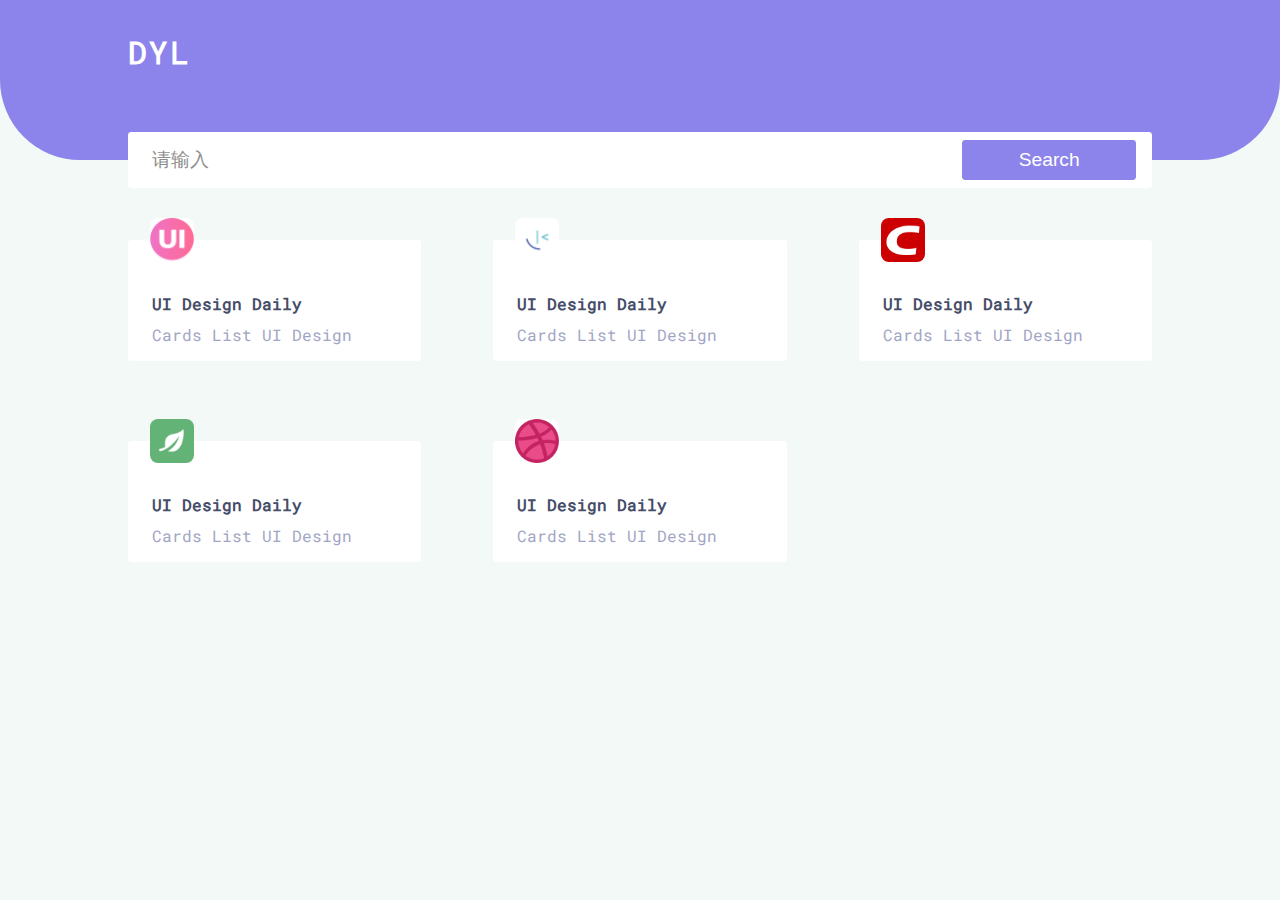
==== site-nav/index.html @ 2976b595 "导航站设计" ====
<!DOCTYPE html>
<html lang="en">
  <head>
    <meta charset="UTF-8" />
    <meta
      name="viewport"
      content="width=device-width, initial-scale=1, shrink-to-fit=no"
    />

    <title>Site Nav</title>

    <!-- CSS -->
    <link rel="stylesheet" href="assets/css/styles.css" />

    <!-- Boxicons CSS -->
    <link
      href="https://unpkg.com/boxicons@2.0.7/css/boxicons.min.css"
      rel="stylesheet"
    />
  </head>
  <body>
    <div class="main">
      <div class="container">
        <div class="head">
          <div class="logo">
            <h1>DYL</h1>
          </div>
        </div>
        <div class="search">
          <input type="text" class="in" placeholder="请输入" />
          <input type="button" class="btn" value="Search" />
        </div>
        <div class="card-list">
          <div class="card">
            <div class="ico">
              <img src="./assets/img/icon-1.png" alt="" />
            </div>
            <a href="#" class="card-data">
              <h3>UI Design Daily</h3>
              <p>Cards List UI Design</p>
            </a>
          </div>

          <div class="card">
            <div class="ico">
              <img src="./assets/img/icon-2.png" alt="" />
            </div>
            <a href="#" class="card-data">
              <h3>UI Design Daily</h3>
              <p>Cards List UI Design</p>
            </a>
          </div>

          <div class="card">
            <div class="ico">
              <img src="./assets/img/icon-3.png" alt="" />
            </div>
            <a href="#" class="card-data">
              <h3>UI Design Daily</h3>
              <p>Cards List UI Design</p>
            </a>
          </div>

          <div class="card">
            <div class="ico">
              <img src="./assets/img/icon-4.png" alt="" />
            </div>
            <a href="#" class="card-data">
              <h3>UI Design Daily</h3>
              <p>Cards List UI Design</p>
            </a>
          </div>

          <div class="card">
            <div class="ico">
              <img src="./assets/img/icon-5.png" alt="" />
            </div>
            <a href="#" class="card-data">
              <h3>UI Design Daily</h3>
              <p>Cards List UI Design</p>
            </a>
          </div>
        </div>
      </div>
    </div>
    <!-- MAIN JS -->
    <script src="assets/js/main.js"></script>
  </body>
</html>
---- site-nav/assets/css/styles.css ----
/* GOOGLE FONTS */
@font-face {
  font-family: RobotoMono;
  src: url("../fonts/RobotoMono-Regular.ttf");
}

/* VARIABLES CSS */
:root {
  /* Color */
  --backgroud-color: #8c84eb;
  --first-color: #f3f9f7;
  --first-color-light: #454d68;
  --first-color-lighten: #a1a5c4;

  /* Font and typography */
  --body-font: RobotoMono;
  --large-font-size: 1.915rem;
  --middle-font-size: 1.2rem;
  --normal-font-size: 1rem;
  --small-font-size: 0.813;
}

/* BASE */
*,
::before,
::after {
  margin: 0;
  padding: 0;
  box-sizing: border-box;
}

body {
  font-family: var(--body-font);
}

h1 {
  font-size: var(--large-font-size);
}

h3 {
  font-size: var(--normal-font-size);
}

a {
  text-decoration: none;
}

img {
  max-width: 100%;
  height: auto;
}
/*   */
.main {
  width: 100%;
  min-height: 100vh;
  background: var(--first-color);
  position: relative;
}

.main::before {
  position: absolute;
  content: "";
  width: 100%;
  height: 20rem;
  background-color: var(--backgroud-color);
  z-index: 1;
  border-radius: 5rem;
  transform: translateY(-50%);
}

.container {
  width: 100%;
  max-width: 1024px;
  margin: 0 auto;
}

.container .head {
  width: 100%;
  height: 6.5rem;
  display: flex;
  align-items: center;
  position: relative;
  z-index: 2;
}

.logo h1 {
  color: #fff;
  letter-spacing: 0.125rem;
}

.container .search {
  position: relative;
  z-index: 2;
  background-color: white;
  display: flex;
  justify-content: space-between;
  align-items: center;
  padding: 0.5rem 1rem;
  transform: translateY(50%);
  border-radius: 0.215rem;
}

.search input {
  display: block;
  height: 2.5rem;
  border: none;
  outline: none;
  border-radius: 0.215rem;
  font-size: var(--middle-font-size);
}

.search .in {
  width: 80%;
  text-indent: 0.5rem;
  opacity: .815;
}

.search .btn {
  width: 17.5%;
  background-color: var(--backgroud-color);
  font-size: 600;
  color: #fff;
  cursor: pointer;
}

.container .card-list {
  margin-top: 80px;
  display: grid;
  grid-template-columns: repeat(3, 1fr);
  justify-content: space-between;
  grid-column-gap: 4.5rem;
  grid-row-gap: 5rem;
}

.card-list .card {
  background-color: #fff;
  position: relative;
  border-radius: 0.215rem;
}

.card .ico{
  width: 2.75rem;
  height: 2.75rem;
  border-radius: 0.5rem;
  overflow: hidden;
  background-color: #fff;
  transform: translate(50%, -50%);
}

.card .card-data {
  display: block;
  padding: 0 1rem 1rem 1.5rem;
}

.card-data h3{
  color: var(--first-color-light);
  font-weight: 600;
  line-height: 2.5rem;
}

.card-data p{
  color: var(--first-color-lighten);
  font-size: var(--small-font-size);
}
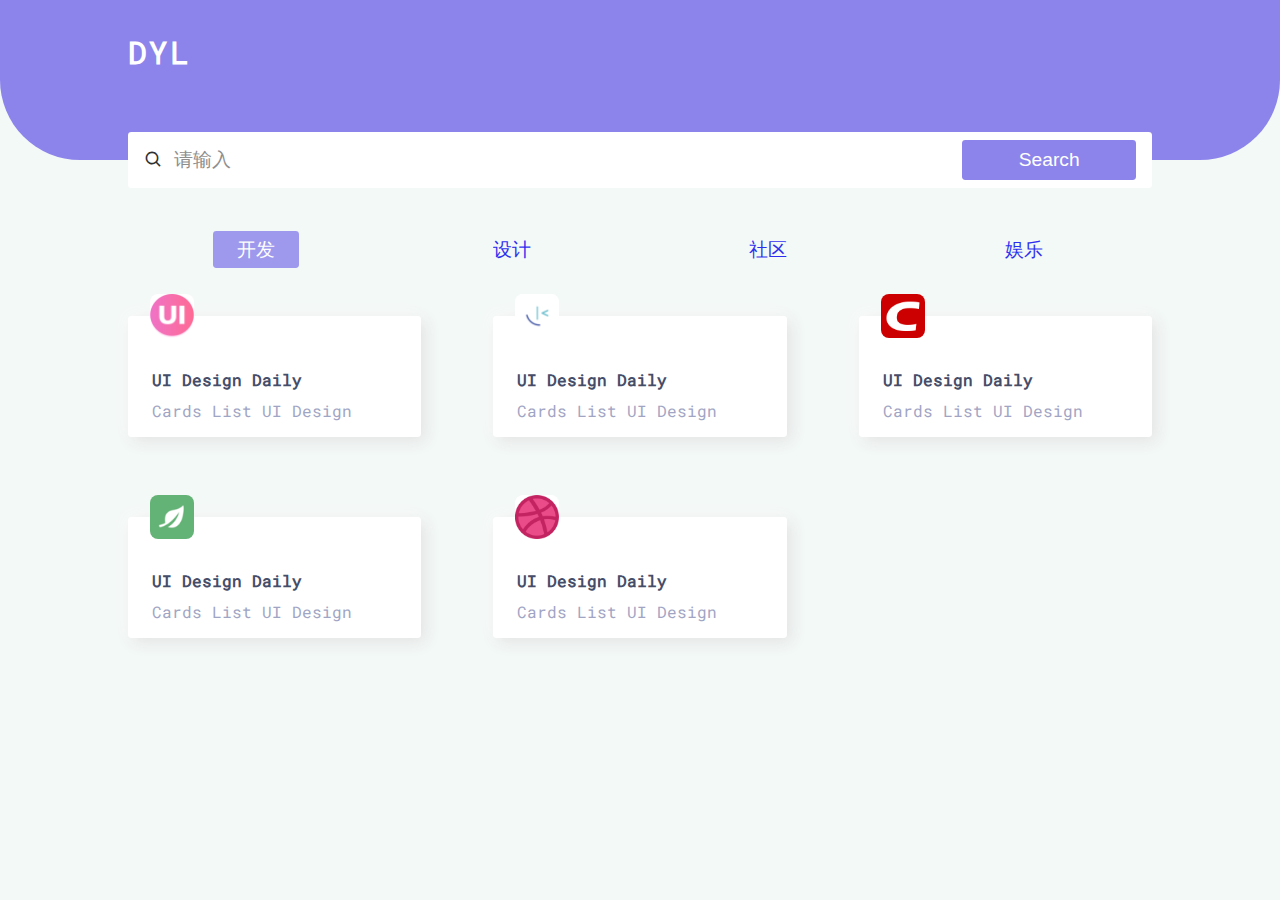
==== commit 87888539: "导航站定稿" ====
--- a/site-nav/index.html
+++ b/site-nav/index.html
@@ -27,8 +27,17 @@
           </div>
         </div>
         <div class="search">
+          <i class='bx bx-search'></i>
           <input type="text" class="in" placeholder="请输入" />
           <input type="button" class="btn" value="Search" />
+        </div>
+        <div class="nav">
+          <ul class="nav-list">
+            <li class="active"><a href="#">开发</a></li>
+            <li><a href="#">设计</a></li>
+            <li><a href="#">社区</a></li>
+            <li><a href="#">娱乐</a></li>
+          </ul>
         </div>
         <div class="card-list">
           <div class="card">
--- a/site-nav/assets/css/styles.css
+++ b/site-nav/assets/css/styles.css
@@ -49,7 +49,12 @@
   max-width: 100%;
   height: auto;
 }
-/*   */
+
+ul {
+  list-style: none;
+}
+
+/* Main */
 .main {
   width: 100%;
   min-height: 100vh;
@@ -71,9 +76,11 @@
 .container {
   width: 100%;
   max-width: 1024px;
+  min-width: 720px;
   margin: 0 auto;
 }
 
+/* Head */
 .container .head {
   width: 100%;
   height: 6.5rem;
@@ -88,6 +95,7 @@
   letter-spacing: 0.125rem;
 }
 
+/* Search */
 .container .search {
   position: relative;
   z-index: 2;
@@ -100,6 +108,11 @@
   border-radius: 0.215rem;
 }
 
+.search .bx-search {
+  font-size: var(--middle-font-size);
+  opacity: 0.813;
+}
+
 .search input {
   display: block;
   height: 2.5rem;
@@ -112,7 +125,7 @@
 .search .in {
   width: 80%;
   text-indent: 0.5rem;
-  opacity: .815;
+  opacity: 0.815;
 }
 
 .search .btn {
@@ -121,10 +134,40 @@
   font-size: 600;
   color: #fff;
   cursor: pointer;
-}
-
+  transition: 0.5s;
+}
+
+.search .btn:hover {
+  opacity: 0.815;
+}
+
+/* Nav */
+.nav-list {
+  width: 100%;
+  margin: 55px 0 32px 0;
+  display: flex;
+  justify-content: space-around;
+  align-items: center;
+  padding: 1rem 0;
+}
+
+.nav-list a {
+  display: inline-block;
+  font-size: var(--middle-font-size);
+  padding: 0.315rem 1.5rem;
+  border-radius: 0.215rem;
+  opacity: 0.815;
+  transition: 0.5s;
+}
+
+.nav-list .active a,
+.nav-list a:hover {
+  background-color: var(--backgroud-color);
+  color: #fff;
+}
+
+/* Card */
 .container .card-list {
-  margin-top: 80px;
   display: grid;
   grid-template-columns: repeat(3, 1fr);
   justify-content: space-between;
@@ -136,9 +179,16 @@
   background-color: #fff;
   position: relative;
   border-radius: 0.215rem;
-}
-
-.card .ico{
+  box-shadow: 4px 4px 16px #e1e1e1, -2px -2px 16px #fff;
+  transition: all 0.5s;
+}
+
+.card-list .card:hover {
+  transform: scale(1.025);
+  box-shadow: 8px 8px 16px #e1e1e1;
+}
+
+.card .ico {
   width: 2.75rem;
   height: 2.75rem;
   border-radius: 0.5rem;
@@ -152,13 +202,13 @@
   padding: 0 1rem 1rem 1.5rem;
 }
 
-.card-data h3{
+.card-data h3 {
   color: var(--first-color-light);
   font-weight: 600;
   line-height: 2.5rem;
 }
 
-.card-data p{
+.card-data p {
   color: var(--first-color-lighten);
   font-size: var(--small-font-size);
-}+}
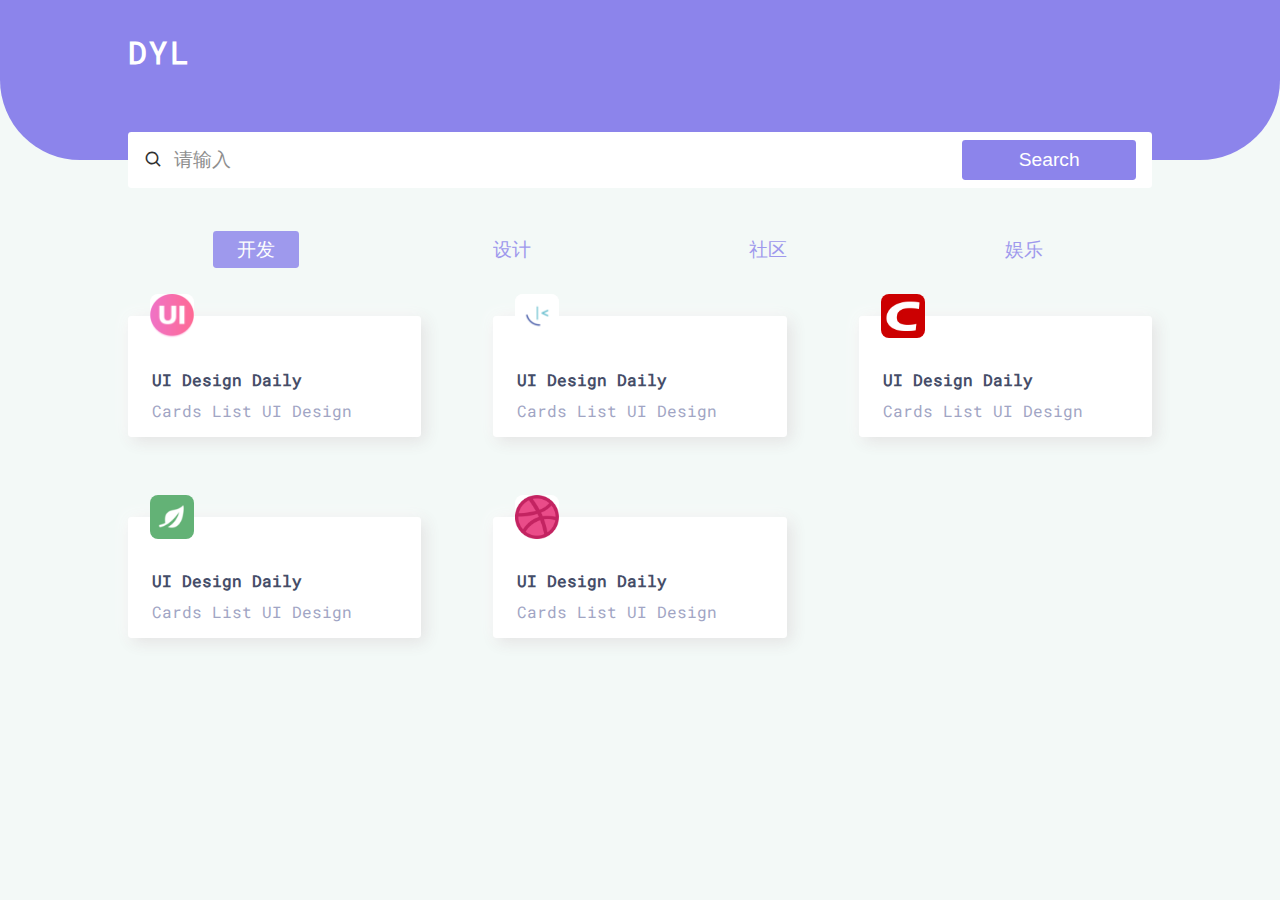
==== commit 1f3a242e: "导航站定稿" ====
--- a/site-nav/index.html
+++ b/site-nav/index.html
@@ -22,9 +22,9 @@
     <div class="main">
       <div class="container">
         <div class="head">
-          <div class="logo">
+          <a href="#" class="logo">
             <h1>DYL</h1>
-          </div>
+          </a>
         </div>
         <div class="search">
           <i class='bx bx-search'></i>
--- a/site-nav/assets/css/styles.css
+++ b/site-nav/assets/css/styles.css
@@ -154,6 +154,7 @@
 .nav-list a {
   display: inline-block;
   font-size: var(--middle-font-size);
+  color: var(--backgroud-color);
   padding: 0.315rem 1.5rem;
   border-radius: 0.215rem;
   opacity: 0.815;
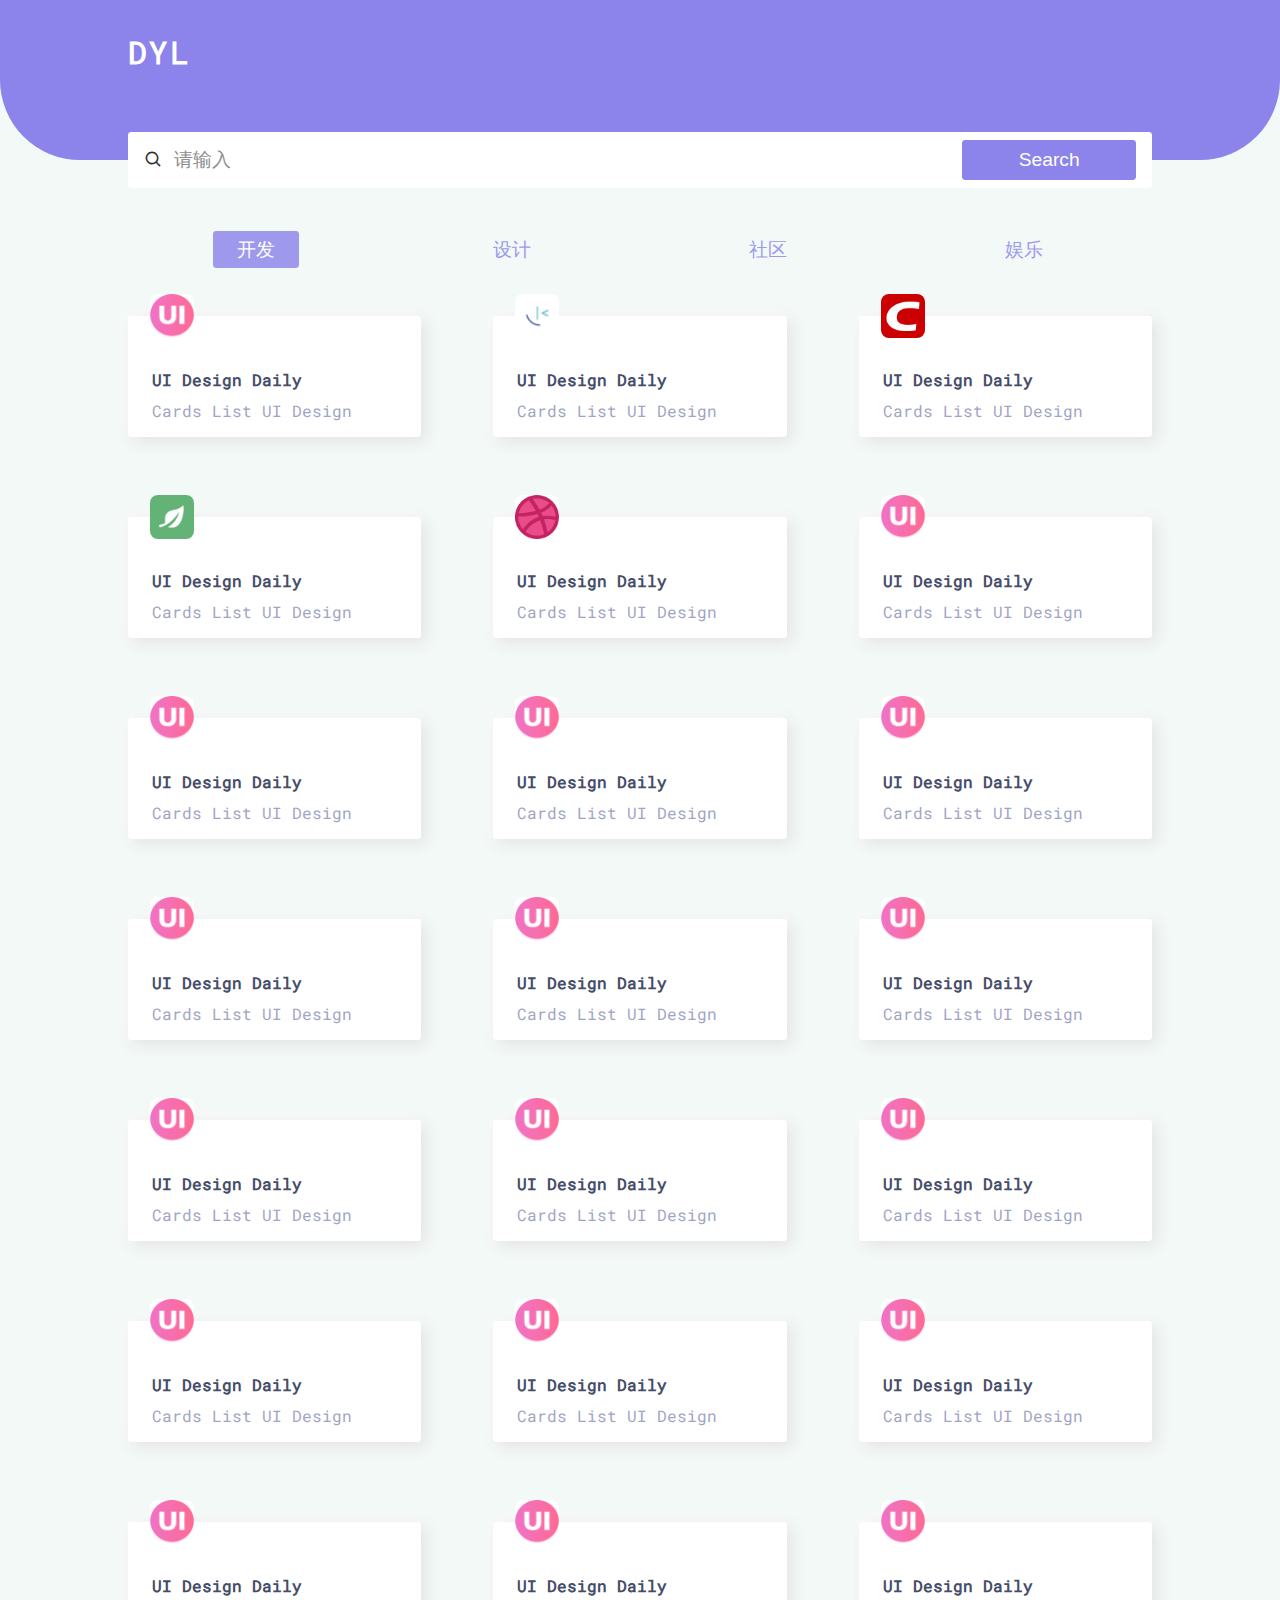
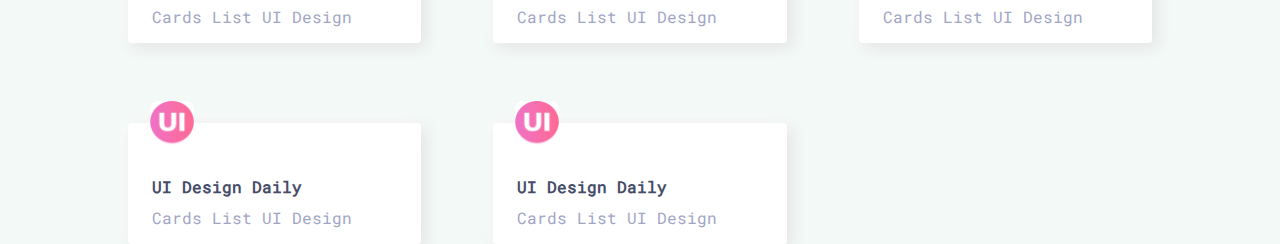
==== commit 4c3e621c: "导航2" ====
--- a/site-nav/index.html
+++ b/site-nav/index.html
@@ -27,7 +27,7 @@
           </a>
         </div>
         <div class="search">
-          <i class='bx bx-search'></i>
+          <i class="bx bx-search"></i>
           <input type="text" class="in" placeholder="请输入" />
           <input type="button" class="btn" value="Search" />
         </div>
@@ -89,6 +89,169 @@
               <p>Cards List UI Design</p>
             </a>
           </div>
+
+          <div class="card">
+            <div class="ico">
+              <img src="./assets/img/icon-1.png" alt="" />
+            </div>
+            <a href="#" class="card-data">
+              <h3>UI Design Daily</h3>
+              <p>Cards List UI Design</p>
+            </a>
+          </div>
+          <div class="card">
+            <div class="ico">
+              <img src="./assets/img/icon-1.png" alt="" />
+            </div>
+            <a href="#" class="card-data">
+              <h3>UI Design Daily</h3>
+              <p>Cards List UI Design</p>
+            </a>
+          </div>
+          <div class="card">
+            <div class="ico">
+              <img src="./assets/img/icon-1.png" alt="" />
+            </div>
+            <a href="#" class="card-data">
+              <h3>UI Design Daily</h3>
+              <p>Cards List UI Design</p>
+            </a>
+          </div>
+          <div class="card">
+            <div class="ico">
+              <img src="./assets/img/icon-1.png" alt="" />
+            </div>
+            <a href="#" class="card-data">
+              <h3>UI Design Daily</h3>
+              <p>Cards List UI Design</p>
+            </a>
+          </div>
+          <div class="card">
+            <div class="ico">
+              <img src="./assets/img/icon-1.png" alt="" />
+            </div>
+            <a href="#" class="card-data">
+              <h3>UI Design Daily</h3>
+              <p>Cards List UI Design</p>
+            </a>
+          </div>
+          <div class="card">
+            <div class="ico">
+              <img src="./assets/img/icon-1.png" alt="" />
+            </div>
+            <a href="#" class="card-data">
+              <h3>UI Design Daily</h3>
+              <p>Cards List UI Design</p>
+            </a>
+          </div>
+          <div class="card">
+            <div class="ico">
+              <img src="./assets/img/icon-1.png" alt="" />
+            </div>
+            <a href="#" class="card-data">
+              <h3>UI Design Daily</h3>
+              <p>Cards List UI Design</p>
+            </a>
+          </div>
+          <div class="card">
+            <div class="ico">
+              <img src="./assets/img/icon-1.png" alt="" />
+            </div>
+            <a href="#" class="card-data">
+              <h3>UI Design Daily</h3>
+              <p>Cards List UI Design</p>
+            </a>
+          </div>
+          <div class="card">
+            <div class="ico">
+              <img src="./assets/img/icon-1.png" alt="" />
+            </div>
+            <a href="#" class="card-data">
+              <h3>UI Design Daily</h3>
+              <p>Cards List UI Design</p>
+            </a>
+          </div>
+          <div class="card">
+            <div class="ico">
+              <img src="./assets/img/icon-1.png" alt="" />
+            </div>
+            <a href="#" class="card-data">
+              <h3>UI Design Daily</h3>
+              <p>Cards List UI Design</p>
+            </a>
+          </div>
+          <div class="card">
+            <div class="ico">
+              <img src="./assets/img/icon-1.png" alt="" />
+            </div>
+            <a href="#" class="card-data">
+              <h3>UI Design Daily</h3>
+              <p>Cards List UI Design</p>
+            </a>
+          </div>
+          <div class="card">
+            <div class="ico">
+              <img src="./assets/img/icon-1.png" alt="" />
+            </div>
+            <a href="#" class="card-data">
+              <h3>UI Design Daily</h3>
+              <p>Cards List UI Design</p>
+            </a>
+          </div>
+          <div class="card">
+            <div class="ico">
+              <img src="./assets/img/icon-1.png" alt="" />
+            </div>
+            <a href="#" class="card-data">
+              <h3>UI Design Daily</h3>
+              <p>Cards List UI Design</p>
+            </a>
+          </div>
+          <div class="card">
+            <div class="ico">
+              <img src="./assets/img/icon-1.png" alt="" />
+            </div>
+            <a href="#" class="card-data">
+              <h3>UI Design Daily</h3>
+              <p>Cards List UI Design</p>
+            </a>
+          </div>
+          <div class="card">
+            <div class="ico">
+              <img src="./assets/img/icon-1.png" alt="" />
+            </div>
+            <a href="#" class="card-data">
+              <h3>UI Design Daily</h3>
+              <p>Cards List UI Design</p>
+            </a>
+          </div>
+          <div class="card">
+            <div class="ico">
+              <img src="./assets/img/icon-1.png" alt="" />
+            </div>
+            <a href="#" class="card-data">
+              <h3>UI Design Daily</h3>
+              <p>Cards List UI Design</p>
+            </a>
+          </div>
+          <div class="card">
+            <div class="ico">
+              <img src="./assets/img/icon-1.png" alt="" />
+            </div>
+            <a href="#" class="card-data">
+              <h3>UI Design Daily</h3>
+              <p>Cards List UI Design</p>
+            </a>
+          </div>
+          <div class="card">
+            <div class="ico">
+              <img src="./assets/img/icon-1.png" alt="" />
+            </div>
+            <a href="#" class="card-data">
+              <h3>UI Design Daily</h3>
+              <p>Cards List UI Design</p>
+            </a>
+          </div>
         </div>
       </div>
     </div>
--- a/site-nav/assets/css/styles.css
+++ b/site-nav/assets/css/styles.css
@@ -185,8 +185,11 @@
 }
 
 .card-list .card:hover {
-  transform: scale(1.025);
   box-shadow: 8px 8px 16px #e1e1e1;
+}
+
+.card-list .card:hover .ico {
+  transform: translate(50%, 0.5rem)
 }
 
 .card .ico {
@@ -196,6 +199,7 @@
   overflow: hidden;
   background-color: #fff;
   transform: translate(50%, -50%);
+  transition: all 0.5s;
 }
 
 .card .card-data {
